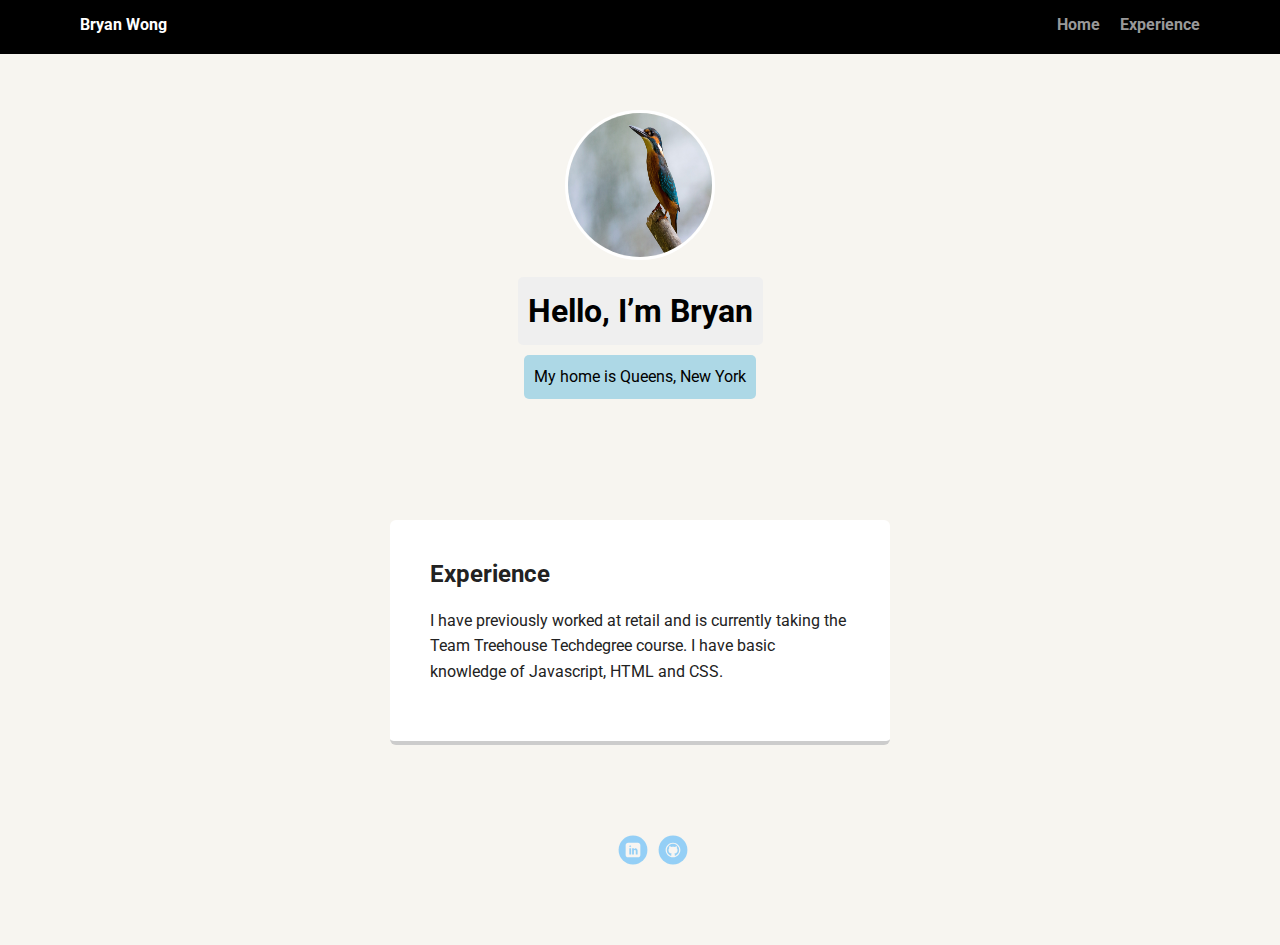
==== experience.html @ 0625b69e "Uploaded project" ====
<!doctype html>
<html lang="en">
<head>
  <meta charset="utf-8">
  <title>Bryan Wong's Profile</title>
  <meta name="viewport" content="width=device-width, initial-scale=1.0">
  <link rel="stylesheet" href="styles.css">
  <link href="https://fonts.googleapis.com/css?family=Muli%7CRoboto:400,300,500,700,900" rel="stylesheet"></head>
  <body>

    <div class="main-nav">
        <ul class="nav">
          <li class="name">Bryan Wong</li>
          <li><a href="home.html">Home</a></li>
          <li><a href="experience.html">Experience</a></li>
        </ul>
    </div>

    <header>
      <img src="images/imagesbird.jpg" alt="Drawing of Jane Smith" class="profile-image">
      <h1 class="tag name">Hello, I’m Bryan</h1>
      <p class="tag location">My home is Queens, New York</p>
    </header>

    <main class="flex">
      <div class="card">
        <h2>Experience</h2>
        <p>I have previously worked at retail and is currently taking the Team Treehouse Techdegree course. I have basic knowledge of Javascript, HTML and CSS. </p>
       </div>  </main>
    <footer>
      <ul>
        <li><a href="https://www.linkedin.com/in/bryan-wong-a73261bb
" class="social linkedin">LinkedIn</a></li>
        <li><a href="https://github.com/bryanwong92" class="social github">Github</a></li>
      </ul>

    </footer>
  </body>
  </html>
---- styles.css ----
/* Global Layout Set-up */
* { 
  box-sizing: border-box;
}
  
body {
  margin: 0;
  padding: 0;
  text-align: center;
  font-family: 'Roboto', sans-serif;
  color: #222;
  background: #f7f5f0;
}
/* Link Styles */

a {
  text-decoration: none;
  color: #999;
}
a:hover {
  color: #6633ff;
}

/* Section Styles */

.main-nav {
  width: 100%;
  background: black;
  min-height: 30px;
  padding: 10px;
  position: fixed;
  text-align: center;
}
.nav {
  display: flex;
  justify-content: space-around;
  font-weight: 700;
  list-style-type: none;
  margin: 0 auto;
  padding: 0;
}

.nav .name {
    display: block;
    margin-right: auto;
    color: white;
}
.nav li {
  padding: 5px 10px 10px 10px;
}
.nav a {
  transition: all .5s;
}
.nav a:hover {
  color: white
}

header {
  text-align: center;
  background: url('images/flp.jpg') no-repeat top center ;
  background-size: cover;
  overflow: hidden;
  padding-top: 60px;
}
header {
  line-height: 1.5;
}
header .profile-image {
  margin-top: 50px;
  width: 150px;
  height: 150px;
  border-radius: 50%;
  border: 3px solid white;
  transition: all .5s;
}
header .profile-image:hover {
  transform: scale(1.2) rotate(5deg);
}
.tag {
  background-color: #efefef;
  color: black;
  padding: 10px;
  border-radius: 5px;
  display: table;
  margin: 10px auto;
} 
.location {
  background-color: lightblue;
  color: black;
}
.card {
  margin: 30px;
  padding: 20px 40px 40px;
  max-width: 500px;
  text-align: left;
  background: #fff;
  border-bottom: 4px solid #ccc;
  border-radius: 6px;
  transition: all .5s;
}
.card:hover {
  border-color: #ff99ff;
}

ul.skills {
  padding: 0;
  text-align: center;
}

.skills li {
  border-radius: 6px;
  display: inline-block;
  background: #ff9904;
  color: white;
  padding: 5px 10px;
  margin: 2px;
}

.skills li:nth-child(odd) {
  background: #0399ff;
}

footer {
  width: 100%;
  min-height: 30px;
  padding: 20px 0 40px 20px;
}

footer .copyright {
  top: -8px;
  font-size: .75em;
}

footer ul {
  list-style-type: none;
  margin: 0;
  padding: 0;
}

footer ul li {
  display: inline-block;
}

a.social {
  display: inline-block;
  text-indent: -9999px;
  margin-left: 5px;
  width: 30px;
  height: 30px;
  background-size: 30px 30px;
  opacity: .4;
  transition: all .5s;
}
a.twitter {
  background-image: url(images/twitter.svg);
}
a.linkedin {
  background-image: url(images/linkedin.svg);
}
a.github {
  background-image: url(images/github.svg);
}
a.social:hover {
  opacity: 1;
}
.clearfix {
  clear: both;
}

/* Styles for larger screens */
@media screen and (min-width: 720px) {
  
  .flex {
      display: -ms-flexbox;      /* TWEENER - IE 10 */
      display: flex; 
      max-width: 1200px;
      -ms-flex-pack: distribute;
      justify-content: space-around;
      margin: 0 auto;
  }

  header {
    min-height: 470px;
  }

  .nav {
    max-width: 1200px;
    padding: 0 30px;
  }


  main {
    padding-top: 20px;
  }

  main p {
    line-height: 1.6em;
  }

  footer {
    font-size: 1.3em;
    max-width: 1200px;
    margin: 40px auto;
  }

}
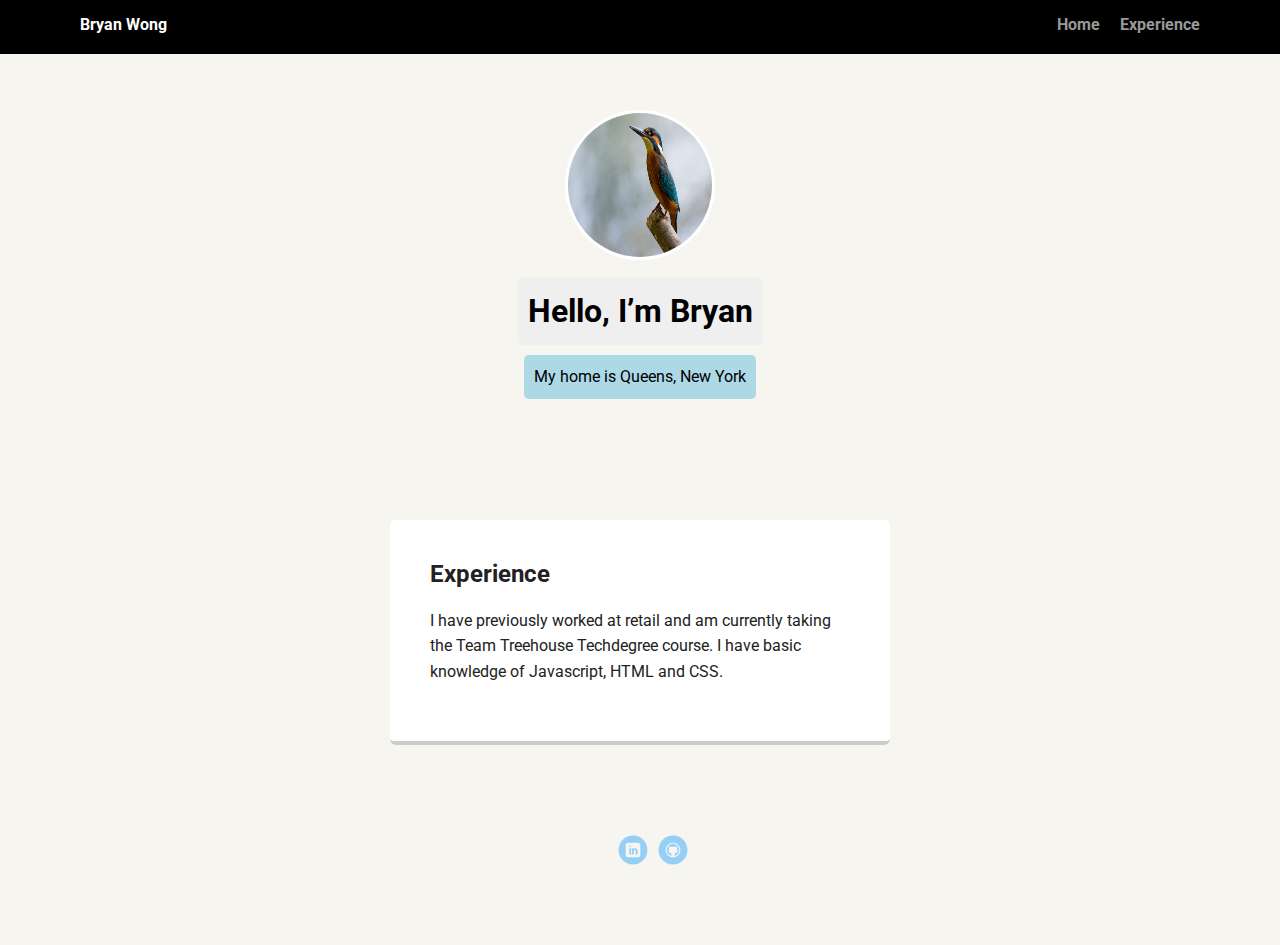
==== commit 34e0515f: "Edited Text" ====
--- a/experience.html
+++ b/experience.html
@@ -25,7 +25,7 @@
     <main class="flex">
       <div class="card">
         <h2>Experience</h2>
-        <p>I have previously worked at retail and is currently taking the Team Treehouse Techdegree course. I have basic knowledge of Javascript, HTML and CSS. </p>
+        <p>I have previously worked at retail and am currently taking the Team Treehouse Techdegree course. I have basic knowledge of Javascript, HTML and CSS. </p>
        </div>  </main>
     <footer>
       <ul>
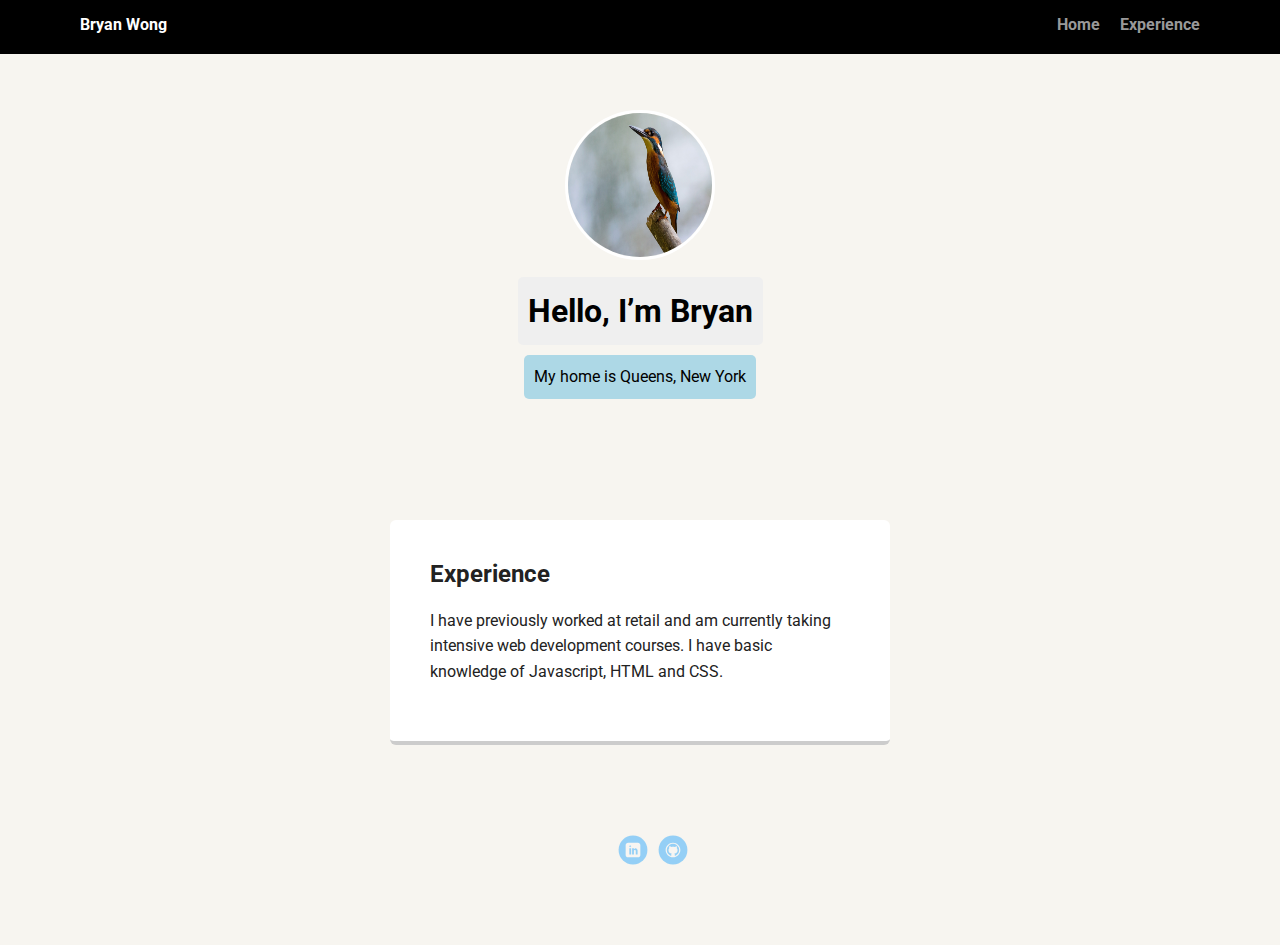
==== commit 536bff17: "Update experience.html" ====
--- a/experience.html
+++ b/experience.html
@@ -25,7 +25,7 @@
     <main class="flex">
       <div class="card">
         <h2>Experience</h2>
-        <p>I have previously worked at retail and am currently taking the Team Treehouse Techdegree course. I have basic knowledge of Javascript, HTML and CSS. </p>
+        <p>I have previously worked at retail and am currently taking intensive web development courses. I have basic knowledge of Javascript, HTML and CSS. </p>
        </div>  </main>
     <footer>
       <ul>
